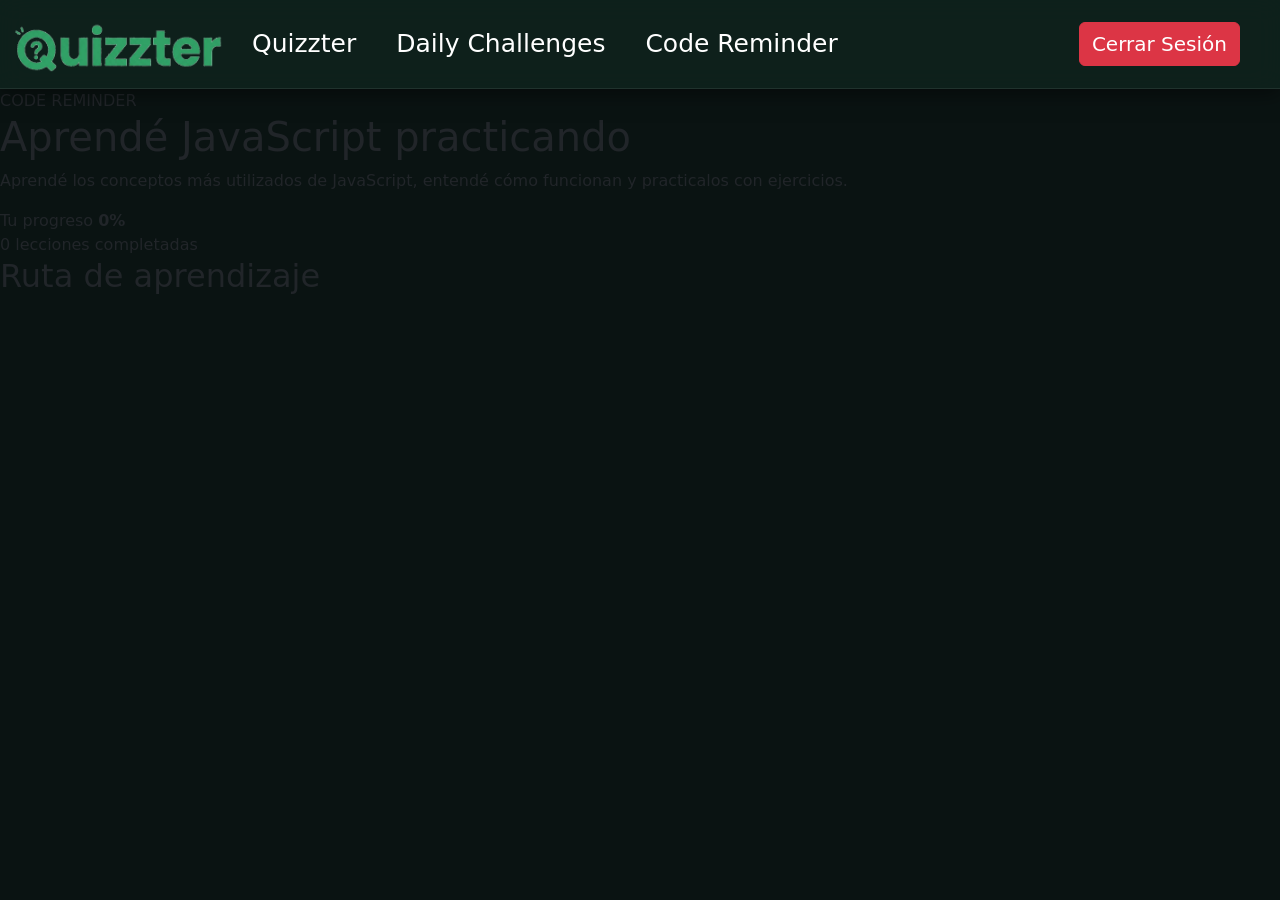
==== code.reminder.html @ de65bf56 "Feat: Se añadió el html y js de code reminder" ====
<!doctype html>
<html lang="es">

<head>
  <meta charset="UTF-8">

  <meta
    name="viewport"
    content="width=device-width, initial-scale=1.0"
  >

  <title>Code Reminder - Quizzter</title>

  <link
    href="https://cdn.jsdelivr.net/npm/bootstrap@5.3.8/dist/css/bootstrap.min.css"
    rel="stylesheet"
  >

  <link
    rel="stylesheet"
    href="assets/css/style.css"
  >
</head>


<body class="fondo-quizzter">

  <header>

    <nav>

      <a href="index.html">
        <img
          src="assets/media/img/logo.PNG"
          id="logoPagina"
        >
      </a>

      <a href="quizzter.html" id="navLink">
        Quizzter
      </a>

      <a href="daily-challenges.html" id="navLink">
        Daily Challenges
      </a>

      <a href="code-reminder.html" id="navLink">
        Code Reminder
      </a>

      <button
        id="btn-cerrarSesion"
        type="button"
        class="btn btn-danger fw-medium"
      >
        Cerrar Sesión
      </button>

    </nav>

  </header>


  <main class="code-reminder-container">

    <!-- PRESENTACIÓN -->

    <section class="code-reminder-header">

      <span class="code-reminder-label">
        CODE REMINDER
      </span>

      <h1>Aprendé JavaScript practicando</h1>

      <p>
        Aprendé los conceptos más utilizados de JavaScript,
        entendé cómo funcionan y practicalos con ejercicios.
      </p>

    </section>


    <!-- PROGRESO -->

    <section class="code-progreso-card">

      <div class="code-progreso-info">

        <div>
          <span>Tu progreso</span>

          <strong id="porcentajeCode">
            0%
          </strong>
        </div>

        <span id="leccionesCompletadas">
          0 lecciones completadas
        </span>

      </div>


      <div class="barra-code">

        <div id="progresoCode"></div>

      </div>

    </section>


    <!-- MÓDULOS -->

    <section class="code-modulos">

      <h2>Ruta de aprendizaje</h2>


      <div
        class="code-modulos-grid"
        id="contenedorModulos"
      >

        <!-- Los módulos los crea JavaScript -->

      </div>

    </section>

  </main>

  <script src="assets/js/code.reminder.js"></script>

</body>

</html>
---- assets/css/style.css ----
*{
    padding: 0;
    margin: 0;
}
.fondo-quizzter{
    background-color: #0a1312;
}

.carousel-inner img {
    border-radius: 15px;
}
#carouselExampleIndicators .carousel-control-prev-icon,
#carouselExampleIndicators .carousel-control-next-icon {
  filter: invert(0);
}

#carouselExampleIndicators .carousel-control-prev,
#carouselExampleIndicators .carousel-control-next {
  background-color: rgba(255, 255, 255, 0.3); 
  border-radius: 50%;
  width: 30px;
  height: 30px;
  top: 50%;
}
#logoPagina {
    width: 230px;
    height: 55px;
    margin-left: 2px;
    margin-top: 5px;
}
#btn-cerrarSesion {
  margin: 0 40px 0 auto;
  font-size: 20px;
}

nav {
    display: flex;
    padding-top: 10px;
    align-items: center;
    background-color: rgba(15, 37, 30, 0.8) !important;
    padding-bottom: 10px;
    backdrop-filter: blur(12px);
    -webkit-backdrop-filter: blur(12px);
    box-shadow: 0 4px 20px rgba(0, 0, 0, 0.5);
    border-bottom: 1px solid rgba(255, 255, 255, 0.08);
}

#navLink {
    padding: 15px 20px;
    font-size: 25px;
    text-decoration: none;
    font-weight: 500;
    color: white;
}

#navLink:hover {
  color: #1a6149;
  background-color:  #1a61493a;;
  border-radius: 5px;
  transition: background-color 0.3s ease;
}


#footerCont {
  margin-top: 40px;
  background-color: #111d19;
  padding: 30px 20px;
  text-align: center;
  font-family: 'Segoe UI', sans-serif;
  border-top: 1px solid rgba(255, 251, 251, 0.429); 
}

#footerCont footer {
  display: flex;
  flex-direction: column;
  gap: 12px;}

#footerCont p {
  color: #667570; 
  font-size: 13px;
  margin: 0;
  letter-spacing: 0.5px;
}


#footerCont div {
  display: flex;
  justify-content: center;
  gap: 25px; 
}


#footerCont a {
  color: #a3b3ae; 
  text-decoration: none;
  font-size: 14px;
  font-weight: 500;
  transition: color 0.2s ease;
}


#footerCont a:hover {
  color:#0b78224c; 
}

/* ____________________________________________________________________________
CSS DEL QUIZZTER
____________________________________________________________________________ */

#contenedor-quiz {
  min-height: 70vh;
  display: flex;
  justify-content: center;
  align-items: center;
  padding: 40px 20px;
}

.tarjeta-quiz {
  background-color: white;
  width: 100%;
  max-width: 600px;
  padding: 35px;
  border-radius: 16px;
  box-shadow: 0 15px 35px rgba(0, 0, 0, 0.4);
  font-family: 'Segoe UI', sans-serif;
  display: flex;
  flex-direction: column;
}

.encabezado-quiz {
  color: #667570;
  font-size: 14px;
  font-weight: bold;
  margin-bottom: 15px;
  text-transform: uppercase;
  letter-spacing: 1px;
}

.tarjeta-quiz h2 {
  color: #0b1411; 
  font-size: 24px;
  margin-bottom: 25px;
  line-height: 1.4;
}

#contenedor-opciones {
  display: flex;
  flex-direction: column;
  gap: 15px;
  margin-bottom: 25px;
}

#contenedor-opciones button {
  background-color: #f4f6f5;
  color: #0b1411;
  border: 2px solid #e2e8e6;
  padding: 15px 20px;
  border-radius: 8px;
  font-size: 16px;
  font-weight: 600;
  text-align: left;
  cursor: pointer;
  transition: all 0.2s ease;
}

#contenedor-opciones button:hover {
  border-color: #198754;
  background-color: rgba(25, 135, 84, 0.05);
}

#contenedor-opciones button.correcto {
  background-color: #d1e7dd;
  border-color: #198754;
  color: #0f5132;
}

#contenedor-opciones button.incorrecto {
  background-color: #f8d7da;
  border-color: #dc3545;
  color: #842029;
}

#btn-siguiente {
  background-color: #135f3c;
  color: white;
  border: none;
  padding: 12px 25px;
  border-radius: 8px;
  font-size: 16px;
  font-weight: bold;
  cursor: pointer;
  align-self: flex-end;
  transition: background-color 0.2s;
}

#btn-siguiente:hover {
  background-color: #146c43;
}

/* Estilos para los enlaces del navegador corregidos */
.enlace-nav {
  padding: 15px 20px;
  font-size: 25px;
  text-decoration: none;
  font-weight: bold;
  transition: color 0.3s ease;
}

.enlace-nav:hover {
  color: #198754 !important;
}

/* ____________________________________________________________________________
CSS DEL SELECTOR DE MATERIA Y NIVEL
____________________________________________________________________________ */

.seccion-selector {
  min-height: 70vh;
  display: flex;
  flex-direction: column;
  align-items: center;
  justify-content: center;
  padding: 50px 20px;
  font-family: 'Segoe UI', sans-serif;
}

.encabezado-selector {
  text-align: center;
  margin-bottom: 40px;
}

.encabezado-selector h1 {
  color: white;
  font-size: 34px;
  margin-bottom: 10px;
}

.encabezado-selector p {
  color: #a3b3ae;
  font-size: 16px;
}

/* Grilla de materias */
.grilla-materias {
  display: grid;
  grid-template-columns: repeat(auto-fit, minmax(240px, 1fr));
  gap: 25px;
  width: 100%;
  max-width: 650px;
}

.tarjeta-materia {
  background-color: #ffffff;
  border: none;
  border-radius: 16px;
  padding: 35px 25px;
  cursor: pointer;
  box-shadow: 0 15px 35px rgba(0, 0, 0, 0.4);
  transition: transform 0.2s ease, box-shadow 0.2s ease, border-color 0.2s ease;
  border: 2px solid transparent;
  text-align: center;
}

.tarjeta-materia:hover {
  transform: translateY(-6px);
  border-color: #198754;
  box-shadow: 0 20px 40px rgba(25, 135, 84, 0.35);
}

.icono-materia {
  font-size: 40px;
  display: block;
  margin-bottom: 12px;
}

.tarjeta-materia h3 {
  color: #0b1411;
  font-size: 22px;
  margin-bottom: 8px;
}

.tarjeta-materia p {
  color: #667570;
  font-size: 14px;
  line-height: 1.4;
}

/* Tarjeta de materia bloqueada / "Próximamente" */
.tarjeta-bloqueada {
  position: relative;
  cursor: not-allowed;
  overflow: hidden;
}

.tarjeta-bloqueada:hover {
  transform: none;
  border-color: transparent;
  box-shadow: 0 15px 35px rgba(0, 0, 0, 0.4);
}

.contenido-bloqueado {
  filter: blur(3px);
  opacity: 0.55;
  text-decoration: line-through;
  text-decoration-thickness: 2px;
  user-select: none;
}

.overlay-proximamente {
  position: absolute;
  inset: 0;
  display: flex;
  align-items: center;
  justify-content: center;
  background-color: rgba(255, 255, 255, 0.12);
}

.overlay-proximamente span {
  background-color: #135f3c;
  color: white;
  padding: 8px 22px;
  border-radius: 20px;
  font-size: 14px;
  font-weight: bold;
  text-transform: uppercase;
  letter-spacing: 1px;
  box-shadow: 0 8px 18px rgba(0, 0, 0, 0.35);
}

/* Grilla de niveles */
.grilla-niveles {
  display: grid;
  grid-template-columns: repeat(auto-fit, minmax(150px, 1fr));
  gap: 20px;
  width: 100%;
  max-width: 550px;
  margin-bottom: 30px;
}

.tarjeta-nivel {
  background-color: #ffffff;
  border: 2px solid transparent;
  border-radius: 14px;
  padding: 28px 15px;
  cursor: pointer;
  box-shadow: 0 12px 30px rgba(0, 0, 0, 0.35);
  transition: transform 0.2s ease, box-shadow 0.2s ease, border-color 0.2s ease;
  text-align: center;
}

.tarjeta-nivel:hover {
  transform: translateY(-6px);
  border-color: #198754;
  box-shadow: 0 18px 35px rgba(25, 135, 84, 0.35);
}

.icono-nivel {
  font-size: 32px;
  display: block;
  margin-bottom: 10px;
}

.tarjeta-nivel h3 {
  color: #0b1411;
  font-size: 18px;
}

.btn-volver {
  background: transparent;
  color: #a3b3ae;
  border: 1px solid #a3b3ae;
  padding: 10px 22px;
  border-radius: 8px;
  font-size: 15px;
  cursor: pointer;
  transition: all 0.2s ease;
}

.btn-volver:hover {
  color: white;
  border-color: white;
  background-color: rgba(255, 255, 255, 0.08);
}

#btn-reintentar {
  background-color: #135f3c;
  color: white;
  border: none;
  padding: 12px 25px;
  border-radius: 8px;
  font-size: 16px;
  font-weight: bold;
  cursor: pointer;
  display: block;
  margin: 0 auto;
  transition: background-color 0.2s;
}

#btn-reintentar:hover {
  background-color: #146c43;
}
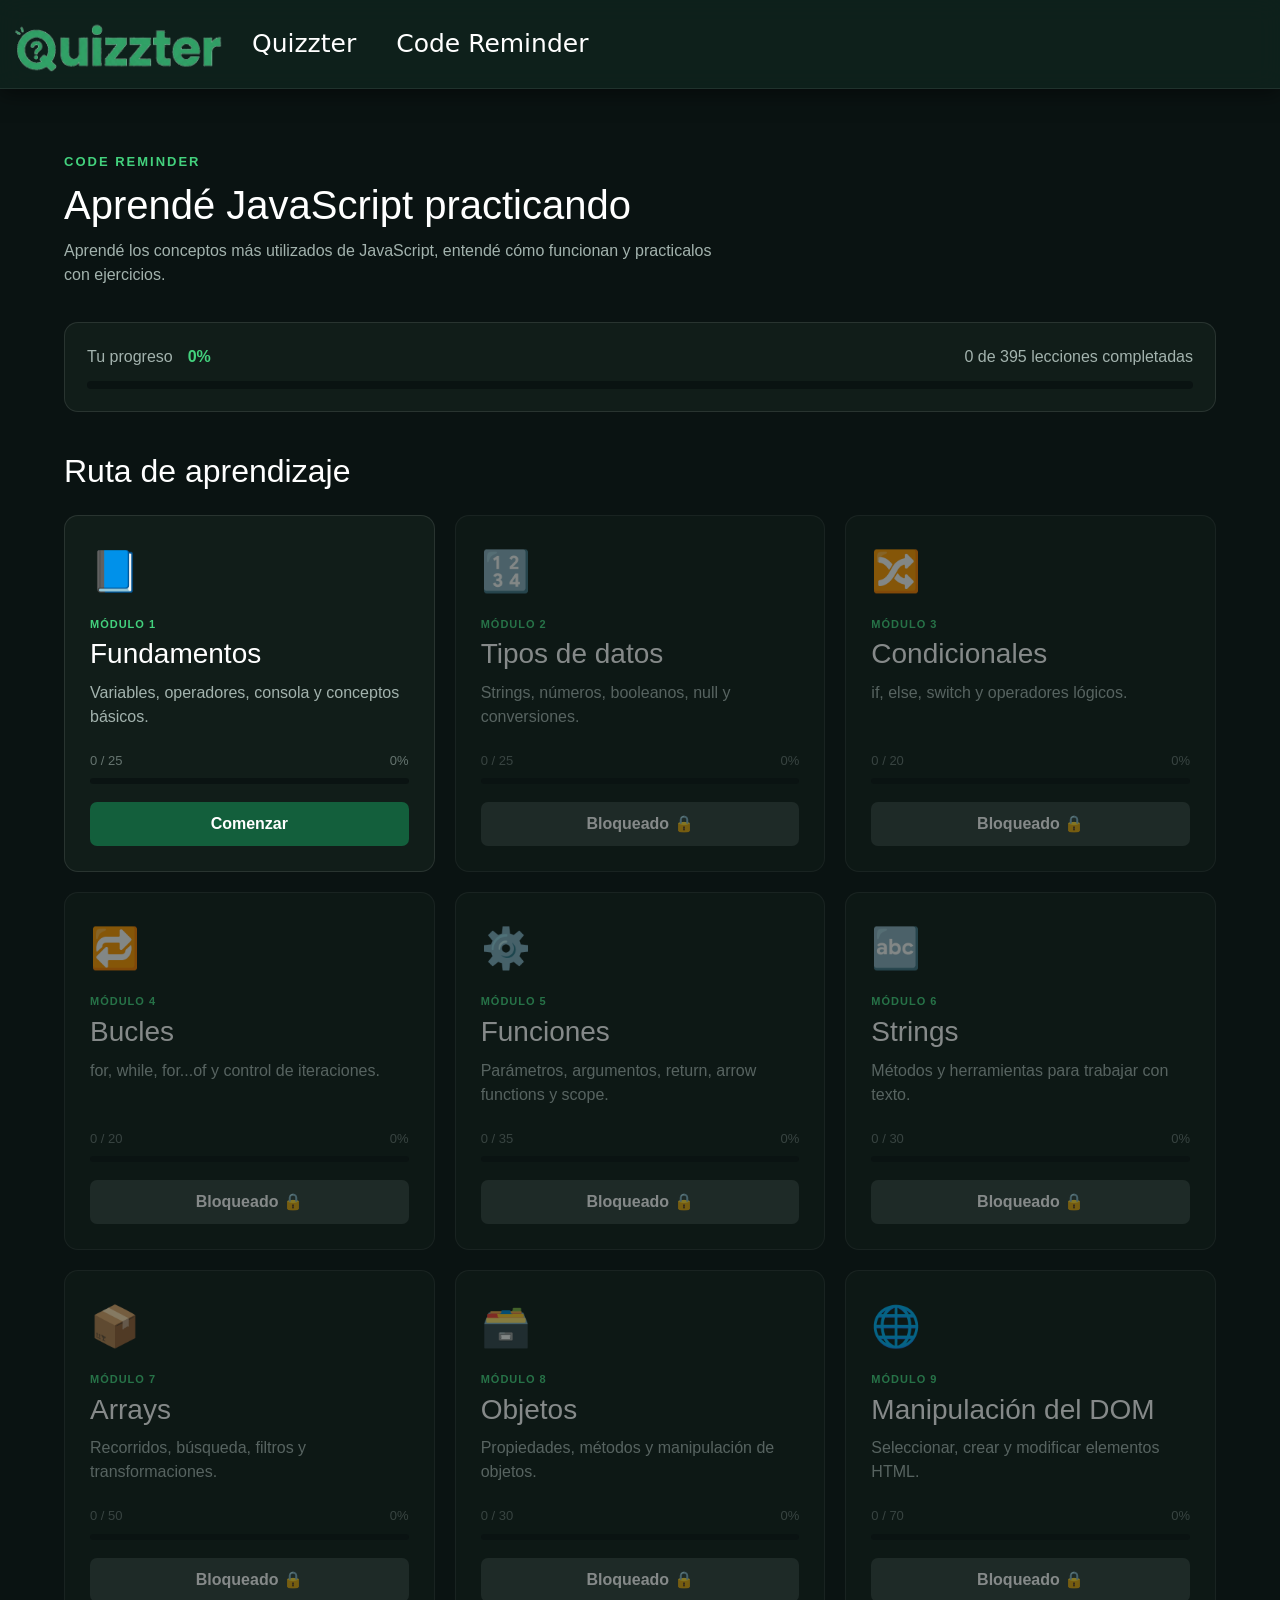
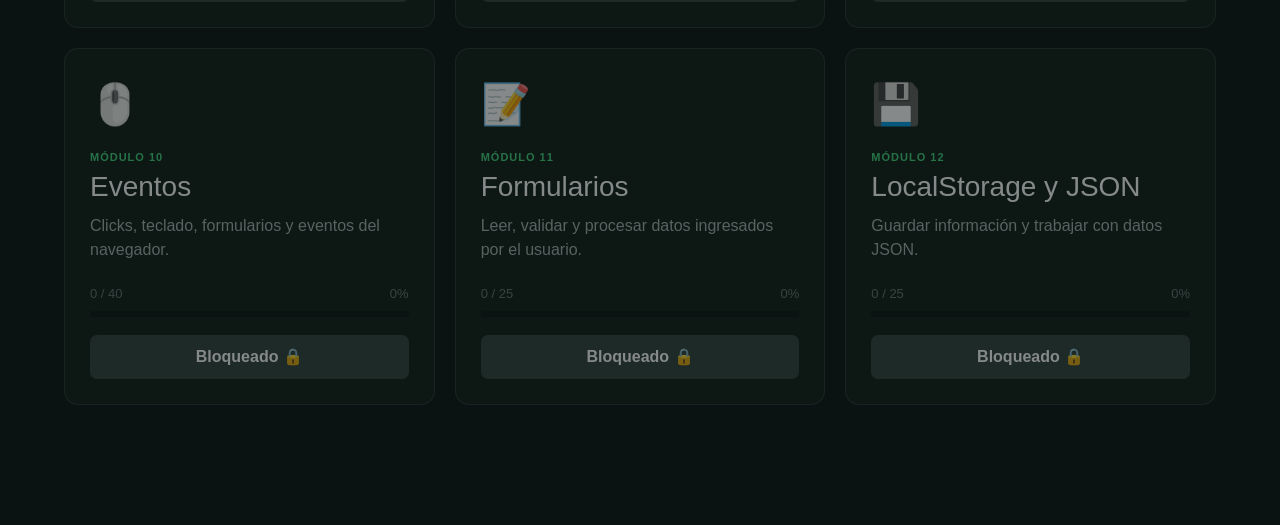
==== commit f2524749: "feat: Se agregó la estructura inicial de Code Reminder" ====
--- a/code.reminder.html
+++ b/code.reminder.html
@@ -1,6 +1,5 @@
 <!doctype html>
 <html lang="es">
-
 <head>
   <meta charset="UTF-8">
 
@@ -22,17 +21,15 @@
   >
 </head>
 
-
 <body class="fondo-quizzter">
 
   <header>
-
     <nav>
-
       <a href="index.html">
         <img
-          src="assets/media/img/logo.PNG"
+          src="assets/img/logo.PNG"
           id="logoPagina"
+          alt="Quizzter"
         >
       </a>
 
@@ -40,33 +37,15 @@
         Quizzter
       </a>
 
-      <a href="daily-challenges.html" id="navLink">
-        Daily Challenges
-      </a>
-
-      <a href="code-reminder.html" id="navLink">
+      <a href="code.reminder.html" id="navLink">
         Code Reminder
       </a>
-
-      <button
-        id="btn-cerrarSesion"
-        type="button"
-        class="btn btn-danger fw-medium"
-      >
-        Cerrar Sesión
-      </button>
-
     </nav>
-
   </header>
-
 
   <main class="code-reminder-container">
 
-    <!-- PRESENTACIÓN -->
-
     <section class="code-reminder-header">
-
       <span class="code-reminder-label">
         CODE REMINDER
       </span>
@@ -77,14 +56,9 @@
         Aprendé los conceptos más utilizados de JavaScript,
         entendé cómo funcionan y practicalos con ejercicios.
       </p>
-
     </section>
 
-
-    <!-- PROGRESO -->
-
     <section class="code-progreso-card">
-
       <div class="code-progreso-info">
 
         <div>
@@ -101,38 +75,24 @@
 
       </div>
 
-
       <div class="barra-code">
-
         <div id="progresoCode"></div>
-
       </div>
-
     </section>
 
-
-    <!-- MÓDULOS -->
-
     <section class="code-modulos">
-
       <h2>Ruta de aprendizaje</h2>
-
 
       <div
         class="code-modulos-grid"
         id="contenedorModulos"
-      >
-
-        <!-- Los módulos los crea JavaScript -->
-
-      </div>
-
+      ></div>
     </section>
 
   </main>
 
+  <script src="assets/js/code.data.js"></script>
   <script src="assets/js/code.reminder.js"></script>
 
 </body>
-
-</html>+</html>
--- a/assets/css/style.css
+++ b/assets/css/style.css
@@ -399,3 +399,538 @@
 #btn-reintentar:hover {
   background-color: #146c43;
 }
+
+.code-reminder-container {
+  width: 90%;
+  max-width: 1200px;
+
+  margin: auto;
+
+  padding: 60px 0 120px;
+
+  font-family: 'Segoe UI', sans-serif;
+}
+
+
+.code-reminder-header {
+  margin-bottom: 35px;
+}
+
+
+.code-reminder-label {
+  color: #43d17d;
+
+  font-size: 13px;
+  font-weight: bold;
+
+  letter-spacing: 2px;
+}
+
+
+.code-reminder-header h1 {
+  color: white;
+
+  margin-top: 8px;
+  margin-bottom: 10px;
+}
+
+
+.code-reminder-header p {
+  color: #a3b3ae;
+
+  max-width: 650px;
+}
+
+/* PROGRESO */
+
+.code-progreso-card {
+  background-color: #111d19;
+
+  border: 1px solid rgba(255,255,255,0.1);
+
+  border-radius: 14px;
+
+  padding: 22px;
+
+  margin-bottom: 40px;
+}
+
+
+.code-progreso-info {
+  display: flex;
+
+  justify-content: space-between;
+
+  color: #a3b3ae;
+
+  margin-bottom: 12px;
+}
+
+
+.code-progreso-info div {
+  display: flex;
+
+  gap: 15px;
+}
+
+
+#porcentajeCode {
+  color: #43d17d;
+}
+
+
+.barra-code {
+  width: 100%;
+  height: 8px;
+
+  background-color: #0a1312;
+
+  border-radius: 20px;
+
+  overflow: hidden;
+}
+
+
+#progresoCode {
+  width: 0%;
+  height: 100%;
+
+  background-color: #198754;
+
+  transition: width 0.4s ease;
+}
+
+.code-modulos h2 {
+  color: white;
+
+  margin-bottom: 25px;
+}
+
+
+.code-modulos-grid {
+  display: grid;
+
+  grid-template-columns:
+    repeat(auto-fit, minmax(280px, 1fr));
+
+  gap: 20px;
+}
+
+
+.code-modulo-card {
+  background-color: #111d19;
+
+  border: 1px solid rgba(255,255,255,0.1);
+
+  border-radius: 14px;
+
+  padding: 25px;
+
+  transition:
+    transform 0.2s ease,
+    border-color 0.2s ease;
+}
+
+
+.code-modulo-card:hover {
+  transform: translateY(-4px);
+
+  border-color: #198754;
+}
+
+
+.code-modulo-icono {
+  font-size: 40px;
+
+  margin-bottom: 15px;
+}
+
+
+.code-modulo-numero {
+  color: #43d17d;
+
+  font-size: 11px;
+
+  font-weight: bold;
+
+  letter-spacing: 1px;
+
+  margin-bottom: 5px;
+}
+
+
+.code-modulo-card h3 {
+  color: white;
+
+  margin-bottom: 10px;
+}
+
+
+.code-modulo-card p {
+  color: #a3b3ae;
+
+  min-height: 50px;
+}
+
+.code-modulo-progreso {
+  display: flex;
+
+  justify-content: space-between;
+
+  color: #667570;
+
+  font-size: 13px;
+
+  margin-top: 20px;
+
+  margin-bottom: 8px;
+}
+
+
+.barra-modulo {
+  width: 100%;
+
+  height: 6px;
+
+  background-color: #0a1312;
+
+  border-radius: 20px;
+
+  overflow: hidden;
+
+  margin-bottom: 18px;
+}
+
+
+.barra-modulo div {
+  height: 100%;
+
+  background-color: #198754;
+}
+
+
+.btn-code-modulo {
+  width: 100%;
+
+  background-color: #135f3c;
+
+  color: white;
+
+  border: none;
+
+  border-radius: 7px;
+
+  padding: 10px;
+
+  font-weight: 600;
+
+  cursor: pointer;
+}
+
+
+.btn-code-modulo:hover {
+  background-color: #198754;
+}
+
+
+.modulo-bloqueado {
+  opacity: 0.5;
+}
+
+
+.modulo-bloqueado:hover {
+  transform: none;
+
+  border-color: rgba(255,255,255,0.1);
+}
+
+
+.modulo-bloqueado .btn-code-modulo {
+  background-color: #33413d;
+
+  cursor: not-allowed;
+}
+
+/* ____________________________________________________________________________
+LECCIONES CODE REMINDER
+____________________________________________________________________________ */
+
+.leccion-container {
+  width: 90%;
+  max-width: 900px;
+
+  margin: auto;
+
+  padding: 50px 0 120px;
+
+  font-family: 'Segoe UI', sans-serif;
+}
+
+
+.leccion-card {
+  background-color: #111d19;
+
+  border: 1px solid rgba(255,255,255,0.1);
+
+  border-radius: 16px;
+
+  padding: 35px;
+}
+
+
+.leccion-superior {
+  display: flex;
+
+  justify-content: space-between;
+
+  align-items: center;
+
+  margin-bottom: 15px;
+
+  color: #a3b3ae;
+}
+
+
+.volver-code {
+  color: #43d17d;
+
+  text-decoration: none;
+}
+
+
+.volver-code:hover {
+  color: #65e699;
+}
+
+
+.barra-leccion {
+  width: 100%;
+  height: 7px;
+
+  background-color: #0a1312;
+
+  border-radius: 20px;
+
+  overflow: hidden;
+
+  margin-bottom: 30px;
+}
+
+
+#progresoLeccion {
+  height: 100%;
+
+  background-color: #198754;
+
+  transition: width 0.4s ease;
+}
+
+.leccion-categoria {
+  color: #43d17d;
+
+  font-size: 12px;
+  font-weight: bold;
+
+  letter-spacing: 2px;
+}
+
+
+.leccion-card > h1 {
+  color: white;
+
+  font-size: 34px;
+
+  margin-top: 8px;
+  margin-bottom: 30px;
+}
+
+
+.leccion-bloque {
+  margin-bottom: 30px;
+}
+
+
+.leccion-bloque h2 {
+  color: white;
+
+  font-size: 18px;
+
+  margin-bottom: 10px;
+}
+
+
+.leccion-bloque p {
+  color: #a3b3ae;
+
+  line-height: 1.6;
+}
+
+
+.leccion-bloque pre,
+.codigo-ejercicio {
+  background-color: #0a1312;
+
+  color: #7ee2a8;
+
+  border: 1px solid #33413d;
+
+  border-radius: 8px;
+
+  padding: 15px;
+
+  overflow-x: auto;
+
+  font-family: Consolas, monospace;
+}
+
+.practica-code {
+  background-color: #0a1312;
+
+  border: 1px solid #33413d;
+
+  border-radius: 12px;
+
+  padding: 25px;
+
+  margin-top: 40px;
+}
+
+
+.practica-label {
+  color: #43d17d;
+
+  font-size: 12px;
+
+  font-weight: bold;
+
+  letter-spacing: 1px;
+}
+
+
+.practica-code h2 {
+  color: white;
+
+  font-size: 20px;
+
+  margin-top: 12px;
+
+  margin-bottom: 18px;
+}
+
+
+#respuestaPractica {
+  width: 100%;
+
+  background-color: #111d19;
+
+  color: white;
+
+  border: 1px solid #33413d;
+
+  border-radius: 7px;
+
+  padding: 12px;
+
+  margin-bottom: 12px;
+
+  outline: none;
+}
+
+
+#respuestaPractica:focus {
+  border-color: #198754;
+}
+
+#btnComprobarPractica,
+#btnSiguienteLeccion {
+  width: 100%;
+
+  background-color: #135f3c;
+
+  color: white;
+
+  border: none;
+
+  border-radius: 7px;
+
+  padding: 12px;
+
+  font-weight: 600;
+
+  cursor: pointer;
+}
+
+
+#btnComprobarPractica:hover,
+#btnSiguienteLeccion:hover {
+  background-color: #198754;
+}
+
+
+#btnSiguienteLeccion {
+  margin-top: 15px;
+}
+
+
+#resultadoPractica {
+  margin-top: 15px;
+}
+
+
+.code-correcto {
+  color: #43d17d;
+
+  background-color: rgba(25,135,84,0.1);
+
+  border: 1px solid #198754;
+
+  border-radius: 8px;
+
+  padding: 15px;
+}
+
+
+.code-correcto p {
+  color: #a3b3ae;
+
+  margin-top: 8px;
+
+  margin-bottom: 0;
+}
+
+
+.code-error {
+  color: #dc6b73;
+
+  background-color: rgba(220,107,115,0.08);
+
+  border: 1px solid #7a3c42;
+
+  border-radius: 8px;
+
+  padding: 15px;
+}
+
+
+.modulo-completado-code {
+  text-align: center;
+
+  padding: 30px 10px;
+}
+
+
+.code-trofeo {
+  font-size: 65px;
+
+  margin-bottom: 15px;
+}
+
+
+.modulo-completado-code h2 {
+  color: white;
+}
+
+
+.modulo-completado-code p {
+  color: #a3b3ae;
+}
